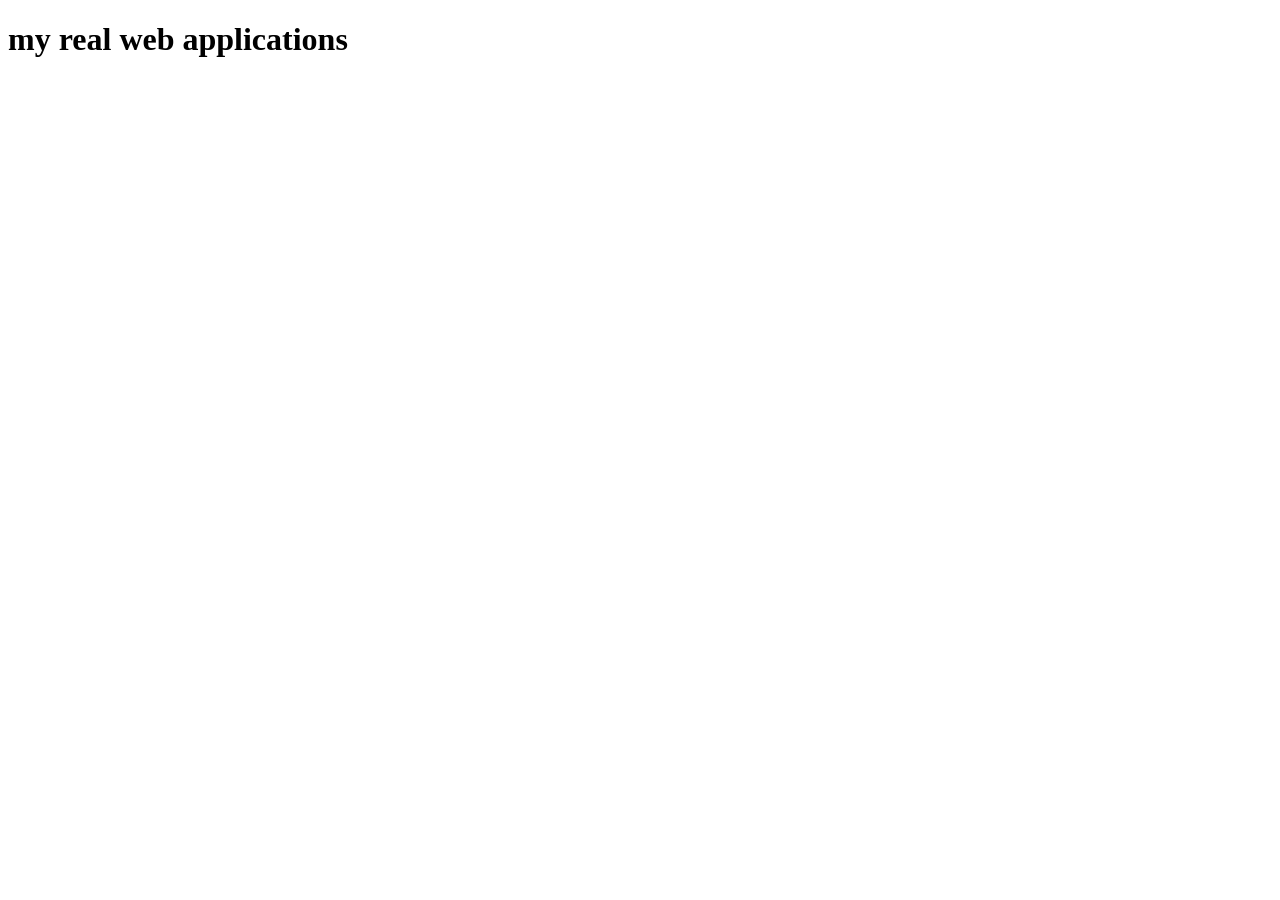
==== index.html @ 481a304e "first commit" ====
<!DOCTYPE html>
<html lang="en">
<head>
    <title>
        real web
    </title>
    <style>
        .moha{
            font-size:xx-large;
            color: brown;

        }

    </style>
</head>
<body>
    <h1 id="salama" class="ha">
        my real web applications
    </h1>
</body>
<script>
    document.getElementsByClassName(".ha").innertext="awliyo";

</script>
</html>
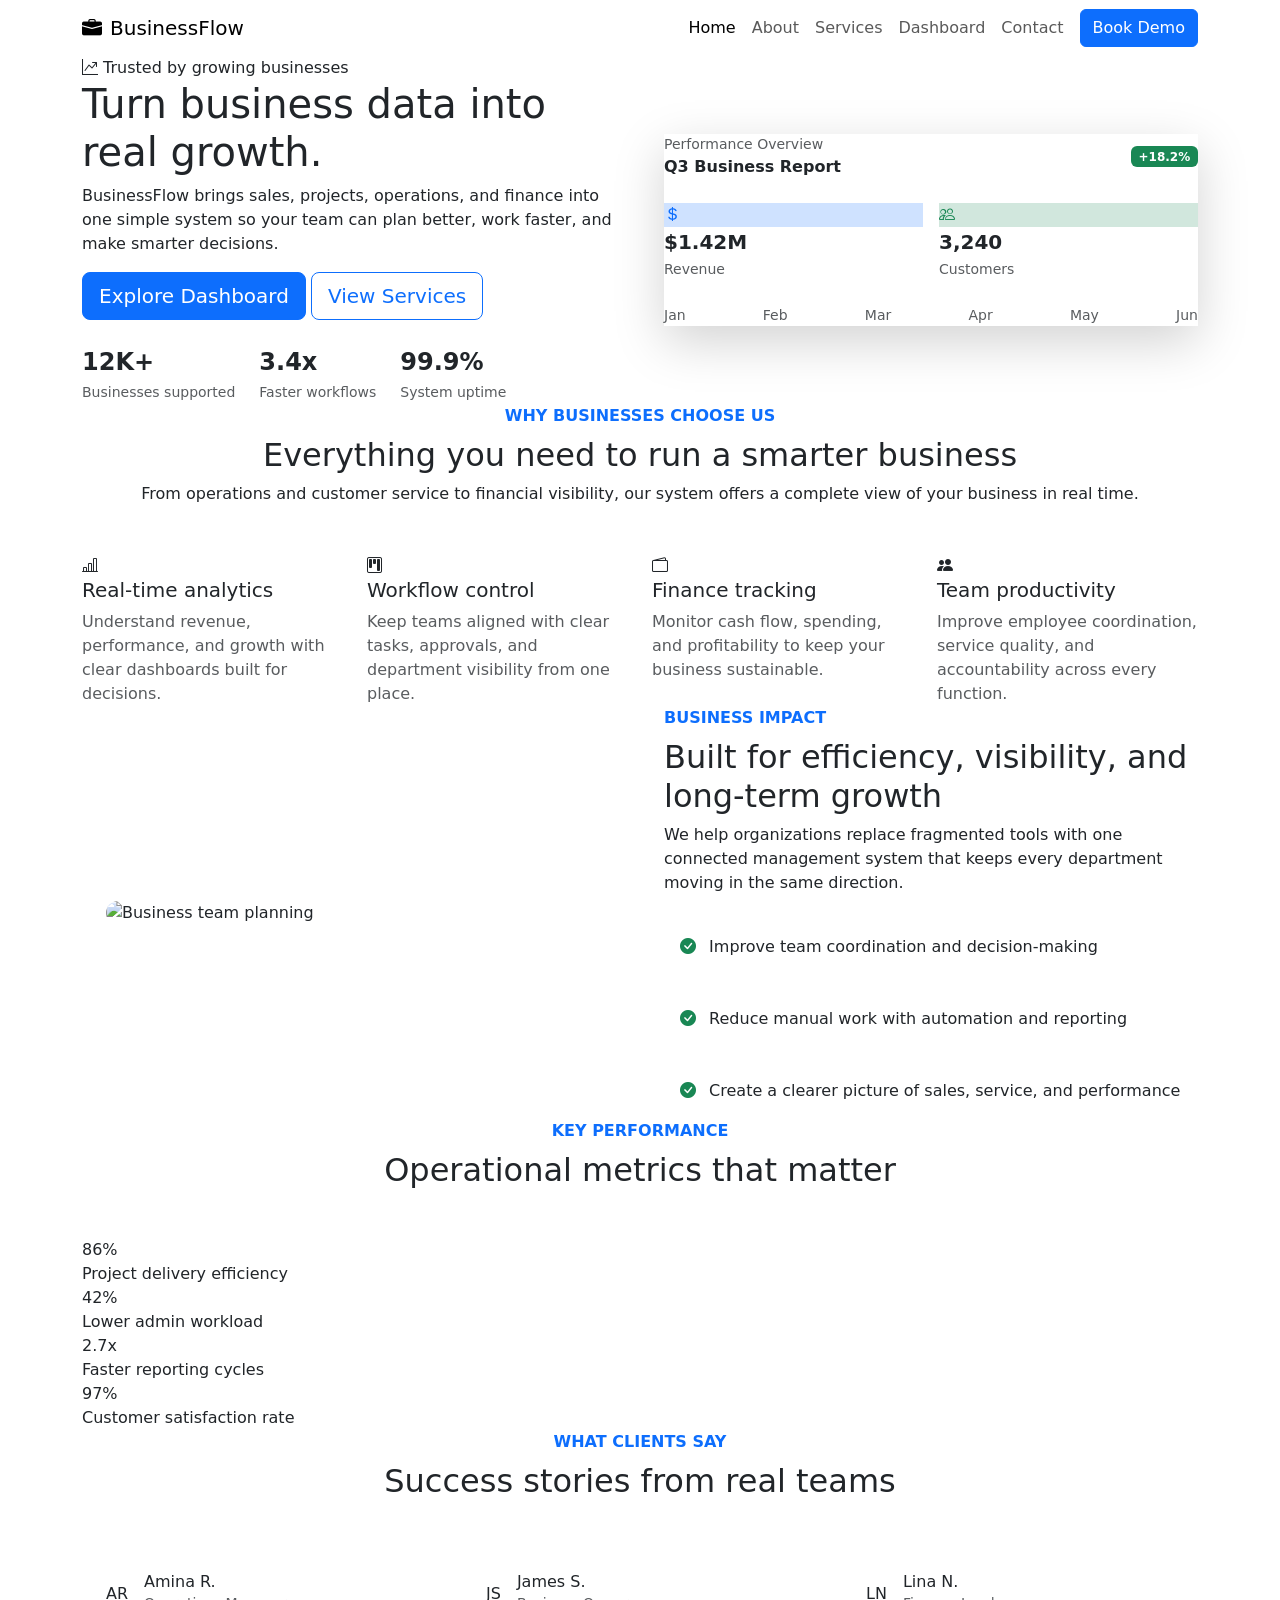
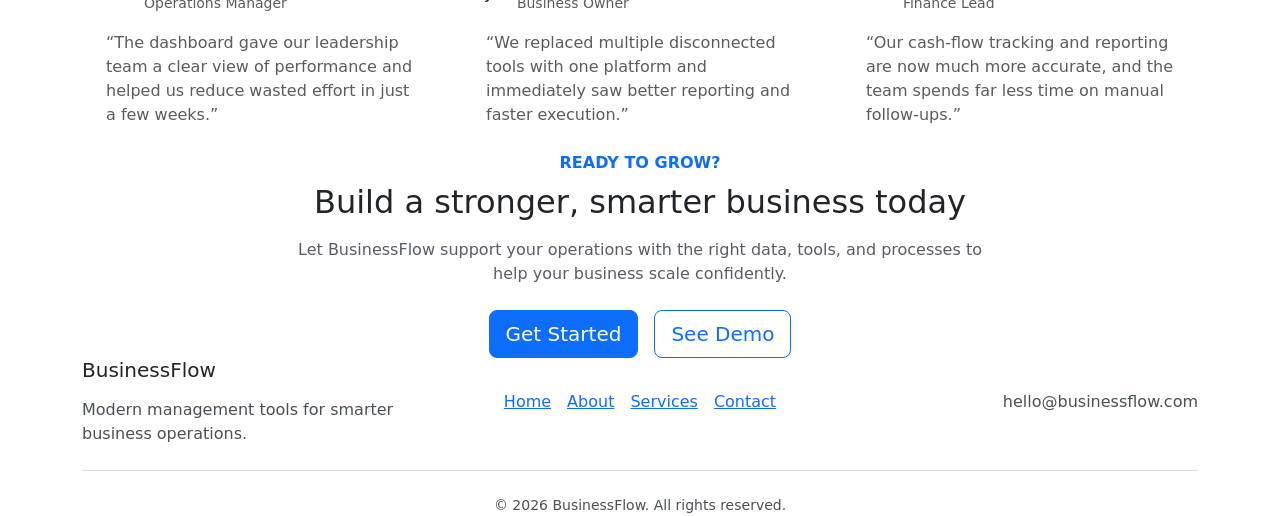
==== commit c5a072bb: "adding index page" ====
--- a/index.html
+++ b/index.html
@@ -1,25 +1,318 @@
 <!DOCTYPE html>
 <html lang="en">
-<head>
-    <title>
-        real web
-    </title>
-    <style>
-        .moha{
-            font-size:xx-large;
-            color: brown;
-
-        }
-
-    </style>
-</head>
-<body>
-    <h1 id="salama" class="ha">
-        my real web applications
-    </h1>
-</body>
-<script>
-    document.getElementsByClassName(".ha").innertext="awliyo";
-
-</script>
-</html>+  <head>
+    <meta charset="UTF-8" />
+    <meta name="viewport" content="width=device-width, initial-scale=1.0" />
+    <title>BusinessFlow | Modern Business Management</title>
+    <meta
+      name="description"
+      content="BusinessFlow helps businesses manage operations, sales, teams, and finance in one modern platform."
+    />
+    <link
+      href="https://cdn.jsdelivr.net/npm/bootstrap@5.3.3/dist/css/bootstrap.min.css"
+      rel="stylesheet"
+    />
+    <link
+      rel="stylesheet"
+      href="https://cdn.jsdelivr.net/npm/bootstrap-icons@1.11.3/font/bootstrap-icons.min.css"
+    />
+    <link rel="stylesheet" href="styles.css" />
+  </head>
+  <body>
+    <nav class="navbar navbar-expand-lg sticky-top">
+      <div class="container">
+        <a class="navbar-brand" href="index.html"><i class="bi bi-briefcase-fill me-2"></i>BusinessFlow</a>
+        <button class="navbar-toggler" type="button" data-bs-toggle="collapse" data-bs-target="#mainNav">
+          <span class="navbar-toggler-icon"></span>
+        </button>
+        <div class="collapse navbar-collapse" id="mainNav">
+          <ul class="navbar-nav ms-auto align-items-lg-center">
+            <li class="nav-item"><a class="nav-link active" href="index.html">Home</a></li>
+            <li class="nav-item"><a class="nav-link" href="about.html">About</a></li>
+            <li class="nav-item"><a class="nav-link" href="services.html">Services</a></li>
+            <li class="nav-item"><a class="nav-link" href="dashboard.html">Dashboard</a></li>
+            <li class="nav-item"><a class="nav-link" href="contact.html">Contact</a></li>
+            <li class="nav-item ms-lg-2"><a class="btn btn-primary" href="contact.html">Book Demo</a></li>
+          </ul>
+        </div>
+      </div>
+    </nav>
+
+    <header class="hero-section">
+      <div class="container">
+        <div class="row align-items-center g-5">
+          <div class="col-lg-6">
+            <span class="hero-badge"><i class="bi bi-graph-up-arrow"></i> Trusted by growing businesses</span>
+            <h1 class="hero-title">Turn business data into <span class="accent">real growth.</span></h1>
+            <p class="hero-copy">
+              BusinessFlow brings sales, projects, operations, and finance into one simple system so your team can plan better, work faster, and make smarter decisions.
+            </p>
+            <div class="hero-actions">
+              <a href="dashboard.html" class="btn btn-primary btn-lg">Explore Dashboard</a>
+              <a href="services.html" class="btn btn-outline-primary btn-lg">View Services</a>
+            </div>
+            <div class="d-flex gap-4 mt-4 flex-wrap">
+              <div>
+                <div class="fw-bold fs-4">12K+</div>
+                <small class="text-muted">Businesses supported</small>
+              </div>
+              <div>
+                <div class="fw-bold fs-4">3.4x</div>
+                <small class="text-muted">Faster workflows</small>
+              </div>
+              <div>
+                <div class="fw-bold fs-4">99.9%</div>
+                <small class="text-muted">System uptime</small>
+              </div>
+            </div>
+          </div>
+
+          <div class="col-lg-6">
+            <div class="hero-visual">
+              <div class="hero-panel shadow-lg">
+                <div class="panel-header d-flex justify-content-between align-items-center mb-4">
+                  <div>
+                    <div class="text-muted small">Performance Overview</div>
+                    <strong>Q3 Business Report</strong>
+                  </div>
+                  <span class="badge text-bg-success">+18.2%</span>
+                </div>
+
+                <div class="row g-3 mb-4">
+                  <div class="col-6">
+                    <div class="metric-card h-100">
+                      <div class="icon-box bg-primary-subtle text-primary"><i class="bi bi-currency-dollar"></i></div>
+                      <div class="fw-bold fs-5">$1.42M</div>
+                      <small class="text-muted">Revenue</small>
+                    </div>
+                  </div>
+                  <div class="col-6">
+                    <div class="metric-card h-100">
+                      <div class="icon-box bg-success-subtle text-success"><i class="bi bi-people"></i></div>
+                      <div class="fw-bold fs-5">3,240</div>
+                      <small class="text-muted">Customers</small>
+                    </div>
+                  </div>
+                </div>
+
+                <div class="mini-chart">
+                  <span style="height: 35%"></span>
+                  <span style="height: 48%"></span>
+                  <span style="height: 52%"></span>
+                  <span style="height: 70%"></span>
+                  <span style="height: 82%"></span>
+                  <span style="height: 92%"></span>
+                </div>
+
+                <div class="d-flex justify-content-between mt-4 small text-muted">
+                  <span>Jan</span>
+                  <span>Feb</span>
+                  <span>Mar</span>
+                  <span>Apr</span>
+                  <span>May</span>
+                  <span>Jun</span>
+                </div>
+              </div>
+            </div>
+          </div>
+        </div>
+      </div>
+    </header>
+
+    <main>
+      <section class="section">
+        <div class="container">
+          <div class="text-center mb-5">
+            <p class="text-primary fw-bold mb-2">WHY BUSINESSES CHOOSE US</p>
+            <h2 class="section-title">Everything you need to run a smarter business</h2>
+            <p class="section-subtitle mx-auto">
+              From operations and customer service to financial visibility, our system offers a complete view of your business in real time.
+            </p>
+          </div>
+
+          <div class="row g-4">
+            <div class="col-md-6 col-xl-3">
+              <div class="feature-item h-100">
+                <div class="icon"><i class="bi bi-bar-chart-line"></i></div>
+                <h5>Real-time analytics</h5>
+                <p class="text-muted mb-0">Understand revenue, performance, and growth with clear dashboards built for decisions.</p>
+              </div>
+            </div>
+            <div class="col-md-6 col-xl-3">
+              <div class="feature-item h-100">
+                <div class="icon"><i class="bi bi-kanban"></i></div>
+                <h5>Workflow control</h5>
+                <p class="text-muted mb-0">Keep teams aligned with clear tasks, approvals, and department visibility from one place.</p>
+              </div>
+            </div>
+            <div class="col-md-6 col-xl-3">
+              <div class="feature-item h-100">
+                <div class="icon"><i class="bi bi-wallet2"></i></div>
+                <h5>Finance tracking</h5>
+                <p class="text-muted mb-0">Monitor cash flow, spending, and profitability to keep your business sustainable.</p>
+              </div>
+            </div>
+            <div class="col-md-6 col-xl-3">
+              <div class="feature-item h-100">
+                <div class="icon"><i class="bi bi-people-fill"></i></div>
+                <h5>Team productivity</h5>
+                <p class="text-muted mb-0">Improve employee coordination, service quality, and accountability across every function.</p>
+              </div>
+            </div>
+          </div>
+        </div>
+      </section>
+
+      <section class="section bg-white">
+        <div class="container">
+          <div class="row align-items-center g-5">
+            <div class="col-lg-6">
+              <div class="content-panel p-4">
+                <img src="https://images.unsplash.com/photo-1522202176988-66273c2fd55f?auto=format&fit=crop&w=1200&q=80" alt="Business team planning" class="rounded-4" style="height: 420px; width: 100%; object-fit: cover;" />
+              </div>
+            </div>
+            <div class="col-lg-6">
+              <p class="text-primary fw-bold mb-2">BUSINESS IMPACT</p>
+              <h2 class="section-title">Built for efficiency, visibility, and long-term growth</h2>
+              <p class="section-subtitle">We help organizations replace fragmented tools with one connected management system that keeps every department moving in the same direction.</p>
+
+              <div class="d-grid gap-3 mt-4">
+                <div class="inline-card p-3">
+                  <i class="bi bi-check-circle-fill text-success me-2"></i>
+                  Improve team coordination and decision-making
+                </div>
+                <div class="inline-card p-3">
+                  <i class="bi bi-check-circle-fill text-success me-2"></i>
+                  Reduce manual work with automation and reporting
+                </div>
+                <div class="inline-card p-3">
+                  <i class="bi bi-check-circle-fill text-success me-2"></i>
+                  Create a clearer picture of sales, service, and performance
+                </div>
+              </div>
+            </div>
+          </div>
+        </div>
+      </section>
+
+      <section class="section">
+        <div class="container">
+          <div class="text-center mb-5">
+            <p class="text-primary fw-bold mb-2">KEY PERFORMANCE</p>
+            <h2 class="section-title">Operational metrics that matter</h2>
+          </div>
+
+          <div class="stat-grid">
+            <div class="stat-card">
+              <div class="value">86%</div>
+              <div class="label">Project delivery efficiency</div>
+            </div>
+            <div class="stat-card">
+              <div class="value">42%</div>
+              <div class="label">Lower admin workload</div>
+            </div>
+            <div class="stat-card">
+              <div class="value">2.7x</div>
+              <div class="label">Faster reporting cycles</div>
+            </div>
+            <div class="stat-card">
+              <div class="value">97%</div>
+              <div class="label">Customer satisfaction rate</div>
+            </div>
+          </div>
+        </div>
+      </section>
+
+      <section class="section bg-white">
+        <div class="container">
+          <div class="text-center mb-5">
+            <p class="text-primary fw-bold mb-2">WHAT CLIENTS SAY</p>
+            <h2 class="section-title">Success stories from real teams</h2>
+          </div>
+
+          <div class="row g-4">
+            <div class="col-md-4">
+              <div class="info-card h-100 p-4 testimonial-card">
+                <div class="d-flex align-items-center gap-3 mb-3">
+                  <div class="avatar">AR</div>
+                  <div>
+                    <h6 class="mb-0">Amina R.</h6>
+                    <small class="text-muted">Operations Manager</small>
+                  </div>
+                </div>
+                <p class="text-muted mb-0">“The dashboard gave our leadership team a clear view of performance and helped us reduce wasted effort in just a few weeks.”</p>
+              </div>
+            </div>
+            <div class="col-md-4">
+              <div class="info-card h-100 p-4 testimonial-card">
+                <div class="d-flex align-items-center gap-3 mb-3">
+                  <div class="avatar">JS</div>
+                  <div>
+                    <h6 class="mb-0">James S.</h6>
+                    <small class="text-muted">Business Owner</small>
+                  </div>
+                </div>
+                <p class="text-muted mb-0">“We replaced multiple disconnected tools with one platform and immediately saw better reporting and faster execution.”</p>
+              </div>
+            </div>
+            <div class="col-md-4">
+              <div class="info-card h-100 p-4 testimonial-card">
+                <div class="d-flex align-items-center gap-3 mb-3">
+                  <div class="avatar">LN</div>
+                  <div>
+                    <h6 class="mb-0">Lina N.</h6>
+                    <small class="text-muted">Finance Lead</small>
+                  </div>
+                </div>
+                <p class="text-muted mb-0">“Our cash-flow tracking and reporting are now much more accurate, and the team spends far less time on manual follow-ups.”</p>
+              </div>
+            </div>
+          </div>
+        </div>
+      </section>
+
+      <section class="section">
+        <div class="container">
+          <div class="cta-banner text-center">
+            <p class="text-primary fw-bold mb-2">READY TO GROW?</p>
+            <h2 class="section-title mb-3">Build a stronger, smarter business today</h2>
+            <p class="mx-auto mb-4" style="max-width: 700px; color: rgba(15,23,42,0.7);">
+              Let BusinessFlow support your operations with the right data, tools, and processes to help your business scale confidently.
+            </p>
+            <div class="d-flex justify-content-center gap-3 flex-wrap">
+              <a href="contact.html" class="btn btn-primary btn-lg">Get Started</a>
+              <a href="dashboard.html" class="btn btn-outline-primary btn-lg">See Demo</a>
+            </div>
+          </div>
+        </div>
+      </section>
+    </main>
+
+    <footer class="footer">
+      <div class="container">
+        <div class="row g-4 align-items-center text-center text-lg-start">
+          <div class="col-lg-4">
+            <h5 class="mb-3">BusinessFlow</h5>
+            <p class="mb-0 text-light-emphasis">Modern management tools for smarter business operations.</p>
+          </div>
+          <div class="col-lg-4">
+            <div class="d-flex justify-content-center justify-content-lg-center gap-3 flex-wrap">
+              <a href="index.html">Home</a>
+              <a href="about.html">About</a>
+              <a href="services.html">Services</a>
+              <a href="contact.html">Contact</a>
+            </div>
+          </div>
+          <div class="col-lg-4 text-lg-end">
+            <p class="mb-0 text-light-emphasis">hello@businessflow.com</p>
+          </div>
+        </div>
+        <hr class="my-4 border-secondary" />
+        <div class="text-center small text-light-emphasis">© 2026 BusinessFlow. All rights reserved.</div>
+      </div>
+    </footer>
+
+    <script src="https://cdn.jsdelivr.net/npm/bootstrap@5.3.3/dist/js/bootstrap.bundle.min.js"></script>
+    <script src="script.js"></script>
+  </body>
+</html>
